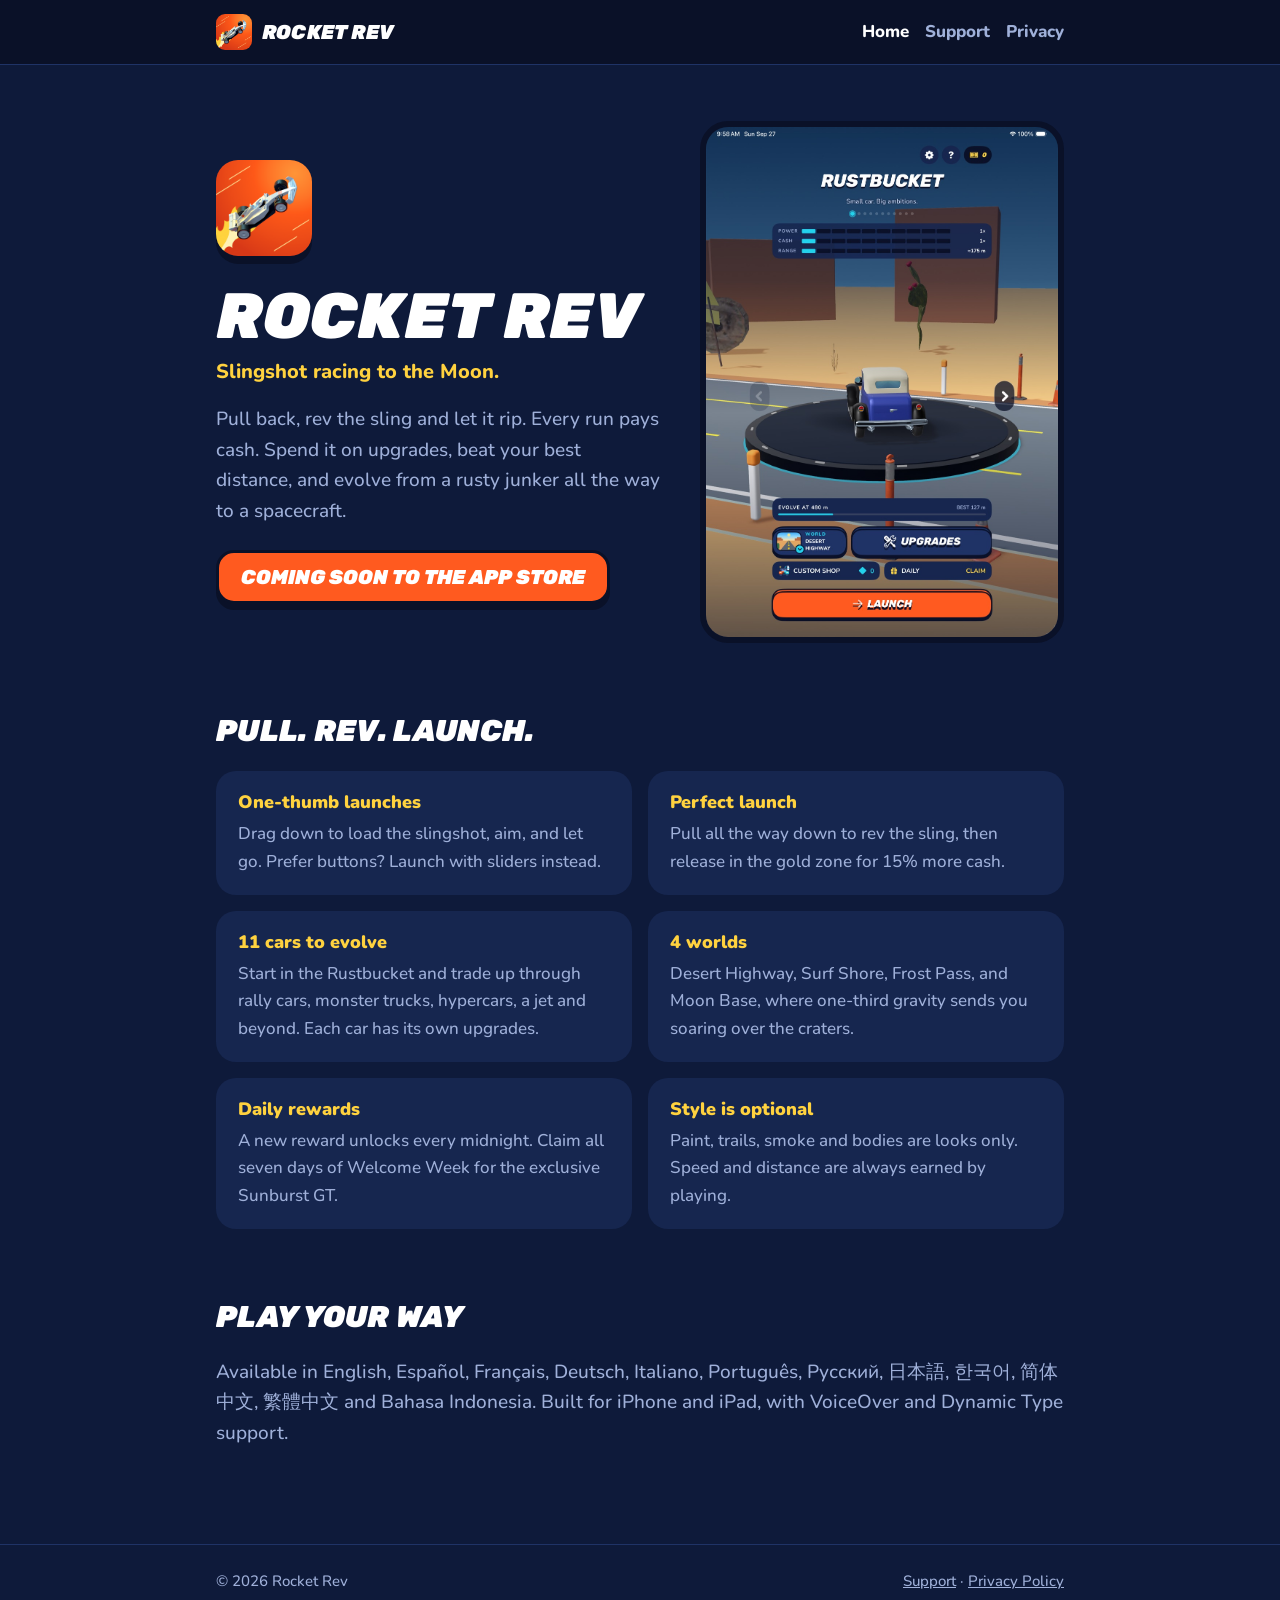
==== index.html @ 03224649 "Add Rocket Rev website, support page and privacy policy Co-Authored-By: Claude Opus 5.5 <noreply@ant" ====
<!doctype html>
<html lang="en">
<head>
  <meta charset="utf-8">
  <meta name="viewport" content="width=device-width, initial-scale=1">
  <title>Rocket Rev</title>
  <meta name="description" content="Pull back, rev the sling and launch. Evolve from a rusty junker to a spacecraft across 11 cars and 4 worlds. A one-thumb launch racer for iPhone and iPad.">
  <meta property="og:title" content="Rocket Rev">
  <meta property="og:description" content="Slingshot racing to the Moon. 11 cars, 4 worlds, one thumb.">
  <meta property="og:image" content="https://fourteeng971-lab.github.io/rocketrev/assets/icon.png">
  <link rel="icon" href="assets/icon.png">
  <link rel="apple-touch-icon" href="assets/icon.png">
  <link rel="preconnect" href="https://fonts.googleapis.com">
  <link rel="preconnect" href="https://fonts.gstatic.com" crossorigin>
  <link href="https://fonts.googleapis.com/css2?family=Nunito:wght@500;800;900&family=Rubik:ital,wght@1,900&display=swap" rel="stylesheet">
  <link rel="stylesheet" href="style.css">
</head>
<body>
  <header class="site">
    <div class="wrap">
      <a class="brand" href="./"><img src="assets/icon.png" alt=""><span>ROCKET REV</span></a>
      <nav><a href="./" aria-current="page">Home</a><a href="support.html">Support</a><a href="privacy.html">Privacy</a></nav>
    </div>
  </header>

  <main>
    <div class="hero">
      <div class="wrap">
        <div>
          <img class="icon" src="assets/icon.png" alt="Rocket Rev app icon">
          <h1>Rocket Rev</h1>
          <p class="tagline">Slingshot racing to the Moon.</p>
          <p class="lede">Pull back, rev the sling and let it rip. Every run pays cash. Spend it on upgrades, beat your best distance, and evolve from a rusty junker all the way to a spacecraft.</p>
          <span class="badge">Coming soon to the App Store</span>
        </div>
        <img class="shot" src="assets/garage-ipad.jpg" width="965" height="1400" alt="The Rocket Rev garage on iPad, showing the Rustbucket on a turntable with its power, cash and range stats.">
      </div>
    </div>

    <section>
      <div class="wrap">
        <h2>Pull. Rev. Launch.</h2>
        <div class="grid">
          <div class="card"><h3>One-thumb launches</h3><p>Drag down to load the slingshot, aim, and let go. Prefer buttons? Launch with sliders instead.</p></div>
          <div class="card"><h3>Perfect launch</h3><p>Pull all the way down to rev the sling, then release in the gold zone for 15% more cash.</p></div>
          <div class="card"><h3>11 cars to evolve</h3><p>Start in the Rustbucket and trade up through rally cars, monster trucks, hypercars, a jet and beyond. Each car has its own upgrades.</p></div>
          <div class="card"><h3>4 worlds</h3><p>Desert Highway, Surf Shore, Frost Pass, and Moon Base, where one-third gravity sends you soaring over the craters.</p></div>
          <div class="card"><h3>Daily rewards</h3><p>A new reward unlocks every midnight. Claim all seven days of Welcome Week for the exclusive Sunburst GT.</p></div>
          <div class="card"><h3>Style is optional</h3><p>Paint, trails, smoke and bodies are looks only. Speed and distance are always earned by playing.</p></div>
        </div>
      </div>
    </section>

    <section>
      <div class="wrap">
        <h2>Play your way</h2>
        <p class="lede">Available in English, Español, Français, Deutsch, Italiano, Português, Русский, 日本語, 한국어, 简体中文, 繁體中文 and Bahasa Indonesia. Built for iPhone and iPad, with VoiceOver and Dynamic Type support.</p>
      </div>
    </section>
  </main>

  <footer class="site">
    <div class="wrap">
      <span>© 2026 Rocket Rev</span>
      <span><a href="support.html">Support</a> · <a href="privacy.html">Privacy Policy</a></span>
    </div>
  </footer>
</body>
</html>
---- style.css ----
:root {
  --ink: #0A1128;
  --bg: #0E1A3A;
  --panel: #16264F;
  --raised: #1F3366;
  --orange: #FF5A1F;
  --yellow: #FFD23F;
  --cyan: #22D3EE;
  --muted: #9FB0D9;
  --text: #FFFFFF;
}
* { box-sizing: border-box; }
html { -webkit-text-size-adjust: 100%; }
body {
  margin: 0;
  background: var(--bg);
  color: var(--text);
  font: 500 17px/1.6 "Nunito", system-ui, -apple-system, sans-serif;
}
a { color: var(--cyan); }
a:hover { color: var(--yellow); }
.wrap { max-width: 880px; margin: 0 auto; padding: 0 16px; }

header.site {
  background: var(--ink);
  border-bottom: 1px solid var(--raised);
}
header.site .wrap { display: flex; align-items: center; gap: 16px; min-height: 64px; flex-wrap: wrap; }
.brand { display: flex; align-items: center; gap: 10px; text-decoration: none; color: var(--text); margin-right: auto; }
.brand img { width: 36px; height: 36px; border-radius: 9px; }
.brand span, h1, h2, .display {
  font-family: "Rubik", system-ui, sans-serif;
  font-weight: 900;
  font-style: italic;
  letter-spacing: 0.01em;
}
.brand span { font-size: 20px; }
nav a { color: var(--muted); text-decoration: none; font-weight: 800; margin-left: 16px; }
nav a:first-child { margin-left: 0; }
nav a[aria-current="page"], nav a:hover { color: var(--text); }

.hero { padding: 56px 0 32px; }
.hero .wrap { display: grid; grid-template-columns: 1.1fr 0.9fr; gap: 40px; align-items: center; }
.hero .icon { width: 96px; height: 96px; border-radius: 22px; box-shadow: 0 8px 0 var(--ink); }
h1 { font-size: clamp(40px, 8vw, 64px); line-height: 1; margin: 20px 0 8px; text-transform: uppercase; }
.tagline { color: var(--yellow); font-weight: 800; font-size: 20px; margin: 0 0 16px; }
.lede { color: var(--muted); font-size: 19px; margin: 0 0 24px; }
.badge {
  display: inline-block; padding: 14px 22px; border-radius: 18px;
  background: var(--orange); color: #fff; text-decoration: none;
  border: 3px solid var(--ink); box-shadow: 0 6px 0 var(--ink);
  font: italic 900 20px/1 "Rubik", system-ui, sans-serif; text-transform: uppercase;
}
.shot { width: 100%; height: auto; border-radius: 28px; border: 6px solid var(--ink); display: block; }

section { padding: 32px 0; }
h2 { font-size: 30px; margin: 0 0 16px; text-transform: uppercase; }
.grid { display: grid; grid-template-columns: repeat(2, 1fr); gap: 16px; }
.card { background: var(--panel); border-radius: 20px; padding: 20px 22px; }
.card h3 { margin: 0 0 6px; font: 900 18px/1.3 "Nunito", system-ui, sans-serif; color: var(--yellow); }
.card p { margin: 0; color: var(--muted); }

.doc { padding: 40px 0 24px; }
.doc h1 { font-size: clamp(34px, 7vw, 48px); }
.doc h2 { font-size: 22px; margin-top: 32px; }
.doc p, .doc li { color: #DCE3F5; }
.doc .meta { color: var(--muted); }
details { background: var(--panel); border-radius: 16px; padding: 14px 18px; margin: 10px 0; }
summary { cursor: pointer; font-weight: 800; }
details p { margin: 10px 0 2px; }
.contact { background: var(--raised); border-radius: 20px; padding: 22px; margin-top: 28px; }

footer.site { border-top: 1px solid var(--raised); margin-top: 40px; padding: 24px 0 40px; color: var(--muted); font-size: 15px; }
footer.site .wrap { display: flex; flex-wrap: wrap; gap: 8px 20px; justify-content: space-between; }
footer.site a { color: var(--muted); }

@media (max-width: 720px) {
  .hero { padding-top: 32px; }
  .hero .wrap { grid-template-columns: 1fr; gap: 28px; }
  .grid { grid-template-columns: 1fr; }
  nav a { margin-left: 12px; }
}
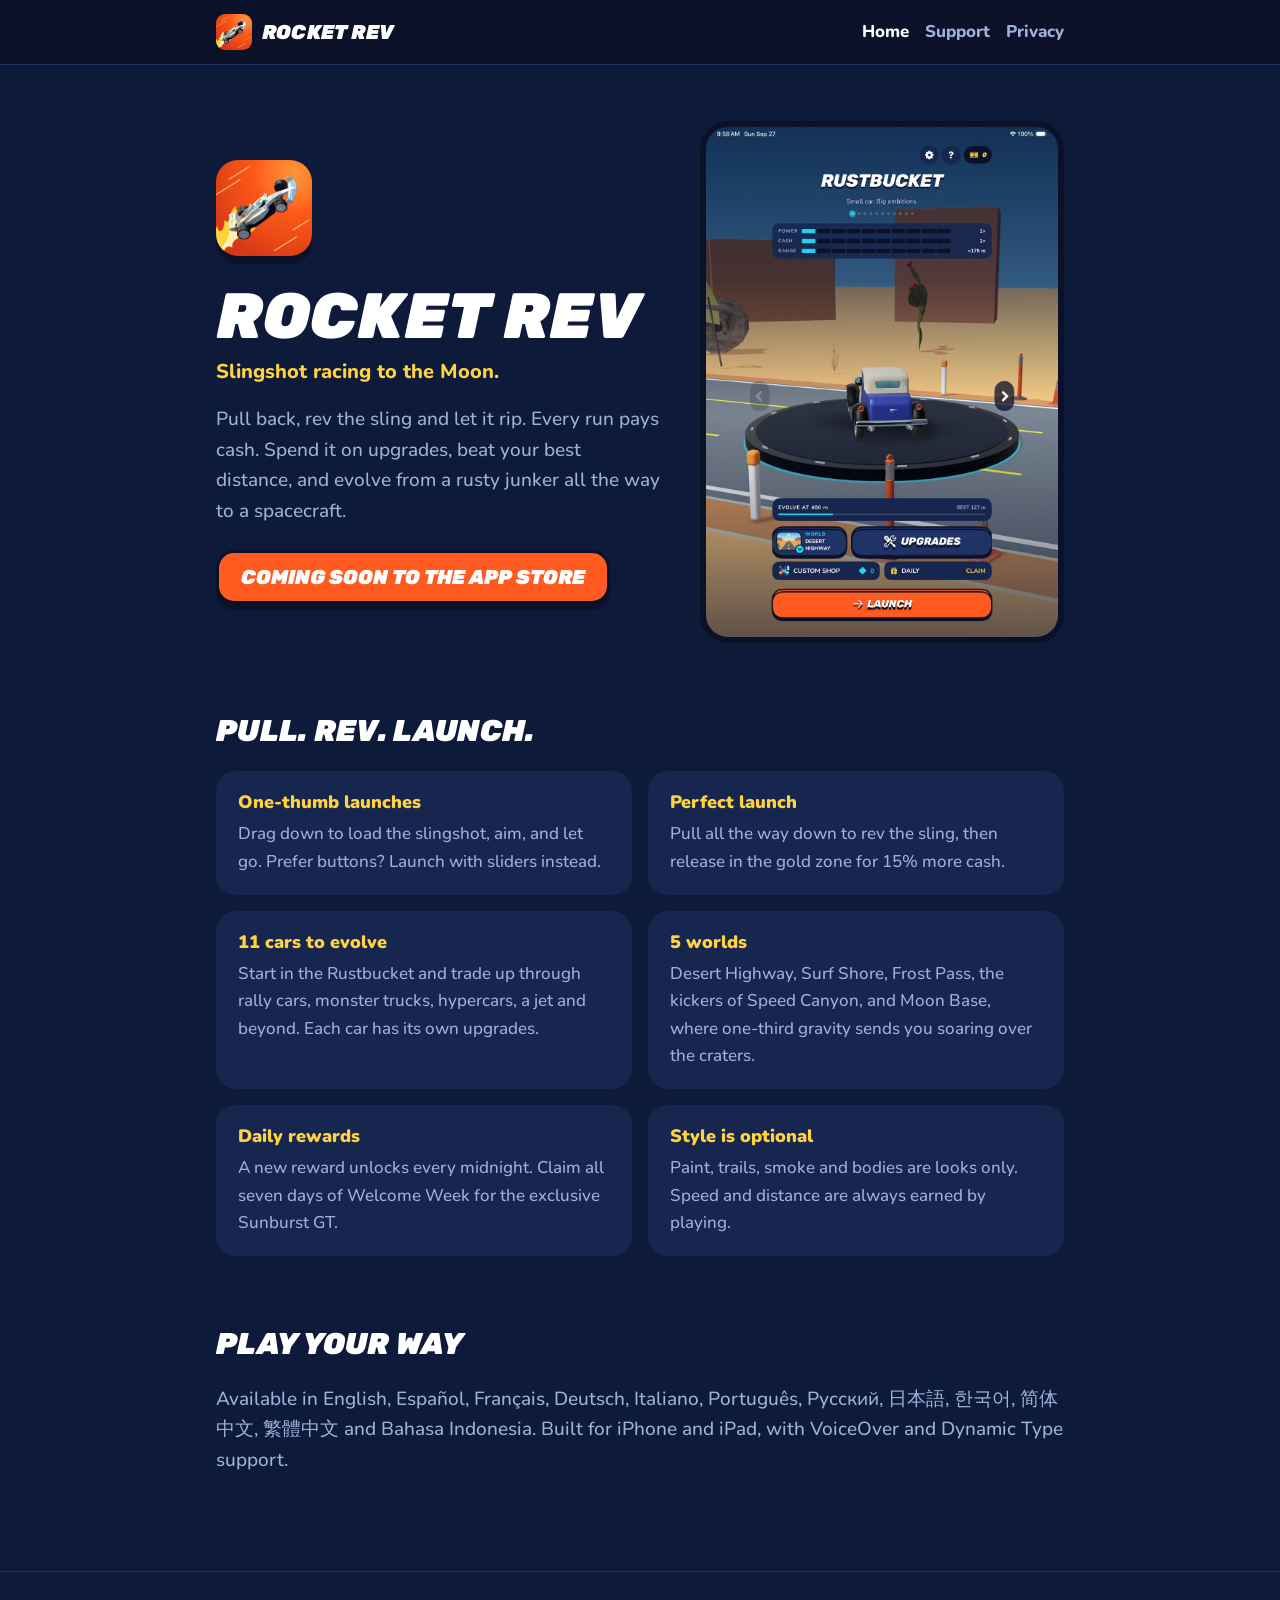
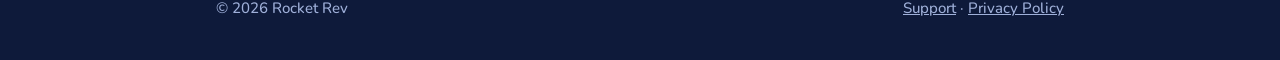
==== commit ed5767d1: "Website: 5 worlds, add Speed Canyon Co-Authored-By: Claude Opus 5.5 <noreply@anthropic.com>" ====
--- a/index.html
+++ b/index.html
@@ -4,9 +4,9 @@
   <meta charset="utf-8">
   <meta name="viewport" content="width=device-width, initial-scale=1">
   <title>Rocket Rev</title>
-  <meta name="description" content="Pull back, rev the sling and launch. Evolve from a rusty junker to a spacecraft across 11 cars and 4 worlds. A one-thumb launch racer for iPhone and iPad.">
+  <meta name="description" content="Pull back, rev the sling and launch. Evolve from a rusty junker to a spacecraft across 11 cars and 5 worlds. A one-thumb launch racer for iPhone and iPad.">
   <meta property="og:title" content="Rocket Rev">
-  <meta property="og:description" content="Slingshot racing to the Moon. 11 cars, 4 worlds, one thumb.">
+  <meta property="og:description" content="Slingshot racing to the Moon. 11 cars, 5 worlds, one thumb.">
   <meta property="og:image" content="https://fourteeng971-lab.github.io/rocketrev/assets/icon.png">
   <link rel="icon" href="assets/icon.png">
   <link rel="apple-touch-icon" href="assets/icon.png">
@@ -44,7 +44,7 @@
           <div class="card"><h3>One-thumb launches</h3><p>Drag down to load the slingshot, aim, and let go. Prefer buttons? Launch with sliders instead.</p></div>
           <div class="card"><h3>Perfect launch</h3><p>Pull all the way down to rev the sling, then release in the gold zone for 15% more cash.</p></div>
           <div class="card"><h3>11 cars to evolve</h3><p>Start in the Rustbucket and trade up through rally cars, monster trucks, hypercars, a jet and beyond. Each car has its own upgrades.</p></div>
-          <div class="card"><h3>4 worlds</h3><p>Desert Highway, Surf Shore, Frost Pass, and Moon Base, where one-third gravity sends you soaring over the craters.</p></div>
+          <div class="card"><h3>5 worlds</h3><p>Desert Highway, Surf Shore, Frost Pass, the kickers of Speed Canyon, and Moon Base, where one-third gravity sends you soaring over the craters.</p></div>
           <div class="card"><h3>Daily rewards</h3><p>A new reward unlocks every midnight. Claim all seven days of Welcome Week for the exclusive Sunburst GT.</p></div>
           <div class="card"><h3>Style is optional</h3><p>Paint, trails, smoke and bodies are looks only. Speed and distance are always earned by playing.</p></div>
         </div>
